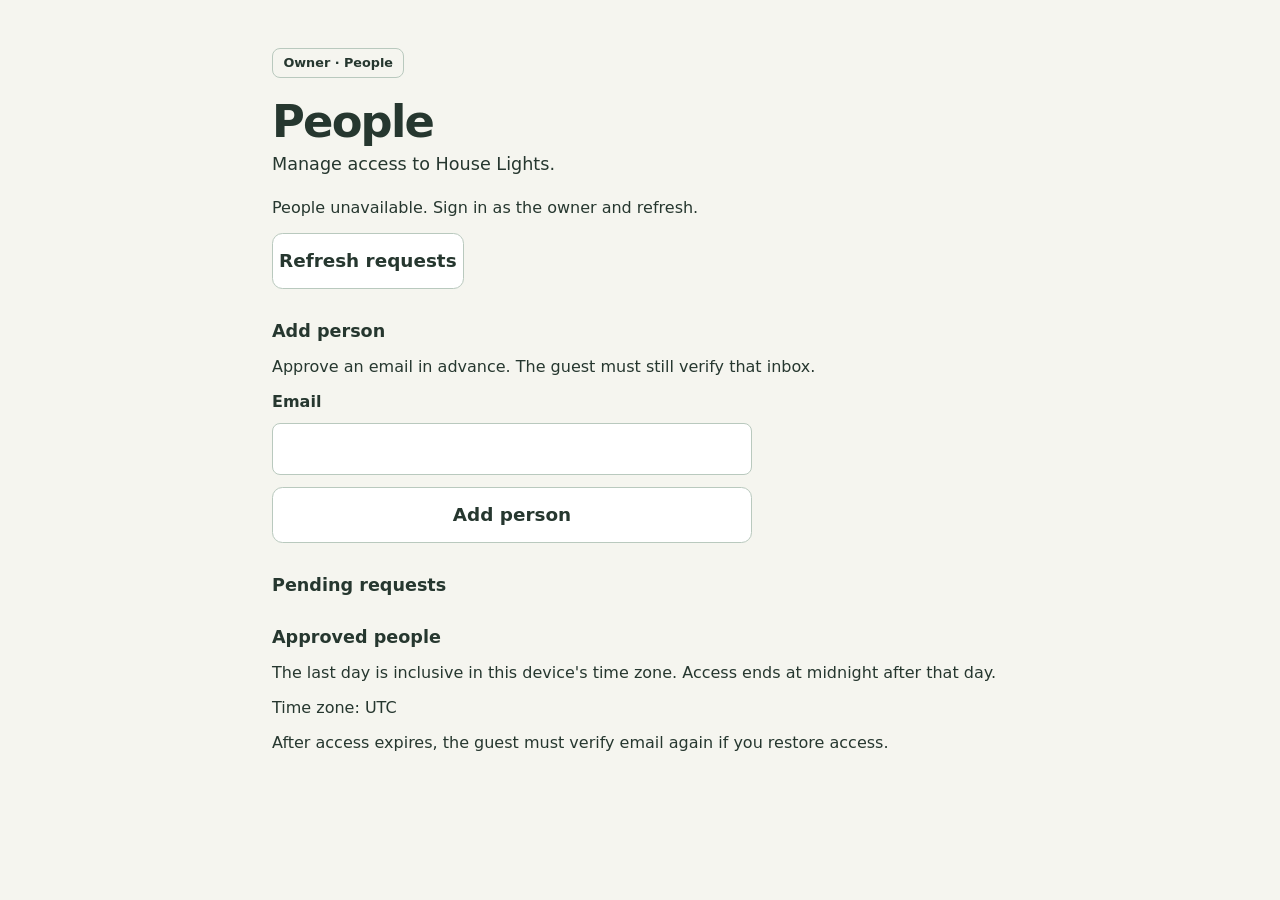
==== boomer_switch/web/people.html @ cb43fdfc "Add private owner People controls and hosting adapter Approve or deny verified requests, preapprove " ====
<!doctype html>
<html lang="en">
<head>
  <meta charset="utf-8">
  <meta name="viewport" content="width=device-width, initial-scale=1">
  <title>House Lights · People</title>
  <link rel="stylesheet" href="style.css">
  <script src="people.js" defer></script>
</head>
<body>
<main>
  <header class="page-header">
    <span class="demo-label">Owner · People</span>
    <h1>People</h1>
    <p>Manage access to House Lights.</p>
  </header>
  <p id="people-status" role="status">Checking people…</p>
  <button id="refresh-people" type="button">Refresh requests</button>
  <section>
    <h2>Add person</h2>
    <p>Approve an email in advance. The guest must still verify that inbox.</p>
    <form id="add-person-form">
      <label for="add-email">Email</label>
      <input id="add-email" type="email" maxlength="254" autocomplete="off" required>
      <button id="add-person" type="submit">Add person</button>
    </form>
  </section>
  <section><h2>Pending requests</h2><div id="pending-people"></div></section>
  <section>
    <h2>Approved people</h2>
    <p id="date-help">The last day is inclusive in this device's time zone. Access ends at midnight after that day.</p>
    <p id="time-zone"></p>
    <p>After access expires, the guest must verify email again if you restore access.</p>
    <div id="approved-people"></div>
  </section>
</main>
</body>
</html>
---- boomer_switch/web/style.css ----
:root {
  font-family: system-ui, sans-serif;
  color: #26372f;
  background: #f5f5ef;
  font-synthesis: none;
}
* { box-sizing: border-box; }
body { margin: 0; }
main { max-width: 48rem; margin: auto; padding: 2rem 1rem 3rem; }
.page-header { margin-bottom: 1.5rem; }
.demo-label {
  display: inline-block;
  padding: .4rem .65rem;
  border: 1px solid #b9c9be;
  border-radius: .5rem;
  font-size: .8rem;
  font-weight: 650;
}
h1 { margin: 1.1rem 0 .35rem; font-size: clamp(2rem, 7vw, 2.8rem); letter-spacing: -.04em; }
.page-header p { margin: .35rem 0; font-size: 1.1rem; }
.page-header .help { max-width: 35rem; color: #526256; font-size: .95rem; line-height: 1.5; }
#connection { min-height: 1.5rem; color: #526256; font-size: .9rem; }
section { margin-top: 2rem; }
h2 { margin: 0 0 .8rem; font-size: 1.1rem; }
.light {
  margin-bottom: .8rem;
  padding: 1.15rem;
  background: white;
  border: 1px solid #d6ddd5;
  border-radius: 1rem;
  box-shadow: 0 2px 5px #26372f06;
}
.light-header { display: flex; gap: .75rem; justify-content: space-between; align-items: center; margin-bottom: 1rem; }
h3 { margin: 0; font-size: 1.1rem; overflow-wrap: anywhere; }
.state { flex-shrink: 0; padding: .35rem .65rem; border-radius: 1rem; font-size: .85rem; font-weight: 650; background: #eef0ed; }
.state[data-state="on"] { color: #21512f; background: #e0f0dd; }
.state[data-state="unavailable"] { color: #6d4219; background: #fff0d7; }
.actions { display: grid; grid-template-columns: 1fr 1fr; gap: .75rem; }
button {
  min-height: 3.5rem;
  border-radius: .65rem;
  border: 1px solid #b9c9be;
  color: #26372f;
  background: #fff;
  font: inherit;
  font-size: 1.15rem;
  font-weight: 650;
  cursor: pointer;
  touch-action: manipulation;
}
button[aria-pressed="true"] { background: #29563f; border-color: #29563f; color: white; }
button:hover:enabled { border-color: #29563f; box-shadow: inset 0 0 0 1px #29563f; }
button:focus-visible { outline: 3px solid #b37a22; outline-offset: 3px; }
button:disabled { cursor: wait; opacity: .65; }
footer { margin-top: 2rem; color: #526256; font-size: .8rem; line-height: 1.5; }
form { display: grid; gap: .75rem; max-width: 30rem; }
[hidden] { display: none !important; }
input { min-height: 3.25rem; width: 100%; padding: .6rem; font: inherit; border: 1px solid #b9c9be; border-radius: .5rem; }
label { font-weight: 650; }
.person-email { overflow-wrap: anywhere; }
.person > button { width: 100%; margin-top: .75rem; }
.person .actions { margin-top: .75rem; }
.person label { display: block; }
@media (min-width: 36rem) {
  main { padding-top: 3rem; }
  .light { padding: 1.35rem; }
}
@media (prefers-reduced-motion: no-preference) {
  button { transition: background-color .15s, border-color .15s; }
}
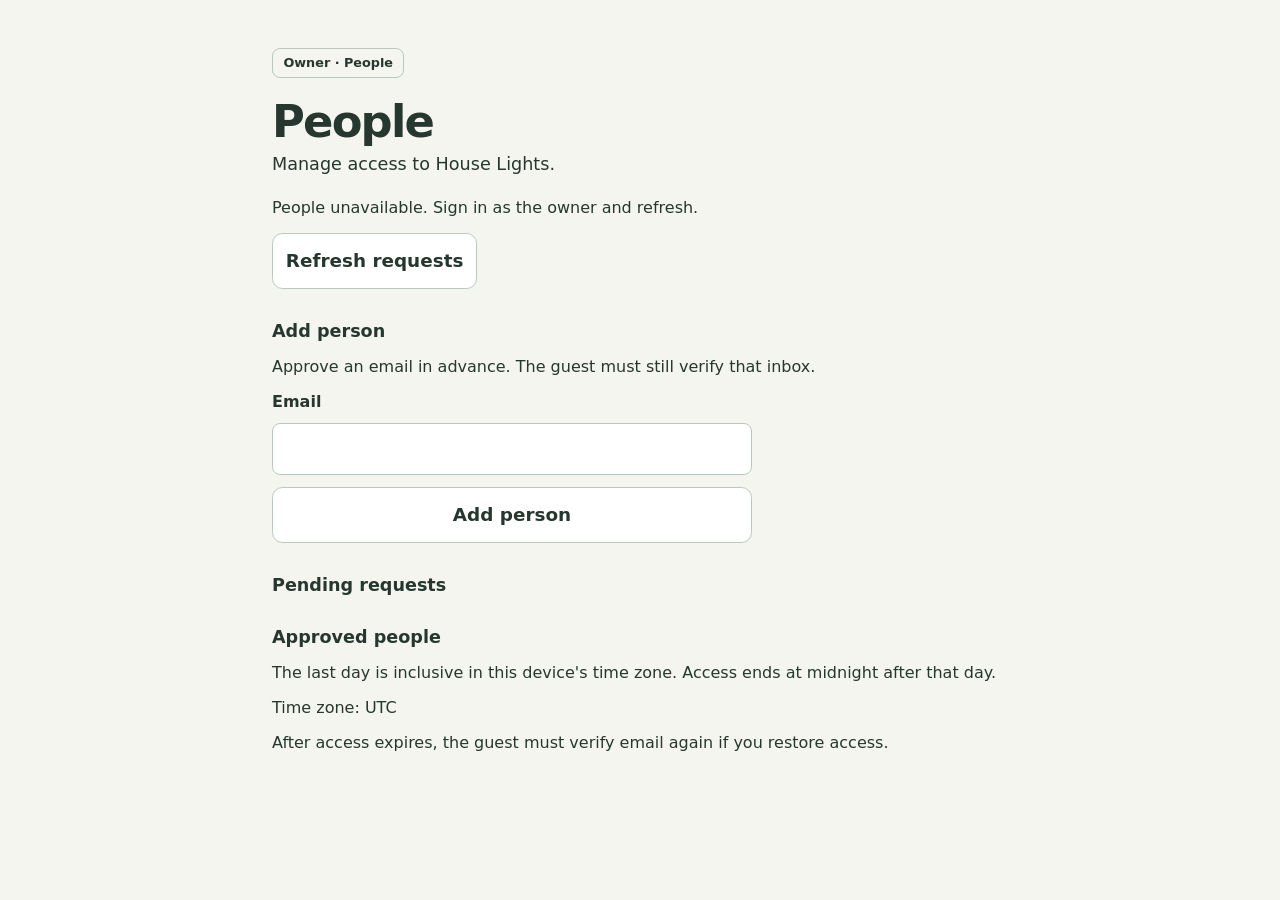
==== commit 574eea0a: "Add owner invitation replacement and private printable cards" ====
--- a/boomer_switch/web/people.html
+++ b/boomer_switch/web/people.html
@@ -16,6 +16,19 @@
   </header>
   <p id="people-status" role="status">Checking people…</p>
   <button id="refresh-people" type="button">Refresh requests</button>
+  <section id="invitation" hidden>
+    <h2>Invitation card</h2>
+    <p>Print the current card without changing it. Approved guests keep their access and bookmarks after replacement.</p>
+    <p><a id="print-invitation" href="invitation-card" target="_blank" rel="noopener">Open current QR and typed address</a></p>
+    <p><a id="invitation-pdf" href="invitation.pdf" target="_blank" rel="noopener" hidden>Print the two-design PDF</a></p>
+    <button id="replace-invitation" type="button">Replace invitation</button>
+    <div id="replace-warning" hidden>
+      <p>The old QR code and typed address will stop working. Replace any printed cards. Existing approvals and bookmarks stay valid.</p>
+      <button id="confirm-replace" type="button">Replace invitation now</button>
+      <button id="cancel-replace" type="button">Keep current invitation</button>
+    </div>
+    <p id="invitation-status" role="status"></p>
+  </section>
   <section>
     <h2>Add person</h2>
     <p>Approve an email in advance. The guest must still verify that inbox.</p>
--- a/boomer_switch/web/style.css
+++ b/boomer_switch/web/style.css
@@ -30,14 +30,17 @@
   border-radius: 1rem;
   box-shadow: 0 2px 5px #26372f06;
 }
-.light-header { display: flex; gap: .75rem; justify-content: space-between; align-items: center; margin-bottom: 1rem; }
+.light-header { display: flex; flex-wrap: wrap; gap: .75rem; justify-content: space-between; align-items: center; margin-bottom: 1rem; }
 h3 { margin: 0; font-size: 1.1rem; overflow-wrap: anywhere; }
 .state { flex-shrink: 0; padding: .35rem .65rem; border-radius: 1rem; font-size: .85rem; font-weight: 650; background: #eef0ed; }
 .state[data-state="on"] { color: #21512f; background: #e0f0dd; }
 .state[data-state="unavailable"] { color: #6d4219; background: #fff0d7; }
-.actions { display: grid; grid-template-columns: 1fr 1fr; gap: .75rem; }
+.actions { display: grid; grid-template-columns: repeat(auto-fit, minmax(min(100%, 7rem), 1fr)); gap: .75rem; }
 button {
   min-height: 3.5rem;
+  min-width: 0;
+  padding: .65rem .8rem;
+  overflow-wrap: normal;
   border-radius: .65rem;
   border: 1px solid #b9c9be;
   color: #26372f;
@@ -51,11 +54,11 @@
 button[aria-pressed="true"] { background: #29563f; border-color: #29563f; color: white; }
 button:hover:enabled { border-color: #29563f; box-shadow: inset 0 0 0 1px #29563f; }
 button:focus-visible { outline: 3px solid #b37a22; outline-offset: 3px; }
-button:disabled { cursor: wait; opacity: .65; }
+button:disabled { cursor: wait; opacity: 1; color: #425047; background: #eef0ed; border-color: #9ba99d; }
 footer { margin-top: 2rem; color: #526256; font-size: .8rem; line-height: 1.5; }
 form { display: grid; gap: .75rem; max-width: 30rem; }
 [hidden] { display: none !important; }
-input { min-height: 3.25rem; width: 100%; padding: .6rem; font: inherit; border: 1px solid #b9c9be; border-radius: .5rem; }
+input { min-height: 3.25rem; width: 100%; min-width: 0; max-width: 100%; padding: .6rem; font: inherit; border: 1px solid #b9c9be; border-radius: .5rem; }
 label { font-weight: 650; }
 .person-email { overflow-wrap: anywhere; }
 .person > button { width: 100%; margin-top: .75rem; }
@@ -66,5 +69,61 @@
   .light { padding: 1.35rem; }
 }
 @media (prefers-reduced-motion: no-preference) {
-  button { transition: background-color .15s, border-color .15s; }
+  button { transition: border-color .15s; }
 }
+fieldset { display: grid; gap: .75rem; border: 0; padding: 0; margin: 0; min-width: 0; }
+
+form, .light, .person { min-width: 0; }
+form p { margin: 0; }
+.person { margin-bottom: 1rem; }
+.person label input { display: block; margin-top: .5rem; }
+#refresh-light, .refresh-light { width: 100%; margin-top: .75rem; padding-inline: .5rem; }
+#connection[data-level="error"] {
+  color: #a11b1b;
+  background: #fff0f0;
+  border: 2px solid #a11b1b;
+  border-radius: .5rem;
+  padding: .75rem;
+  font-size: 1rem;
+  font-weight: 650;
+}
+@media (max-width: 24rem) {
+  .person .actions { grid-template-columns: 1fr; }
+}
+
+section.room {
+  min-width: 0;
+  margin-top: 1.5rem;
+  border: 2px solid #526256;
+  border-radius: 1rem;
+  background: white;
+}
+.room > h2 {
+  margin: 0;
+  padding: 1rem 1.15rem;
+  border-radius: .85rem .85rem 0 0;
+  color: white;
+  background: #29563f;
+  font-size: 1.4rem;
+  line-height: 1.3;
+  overflow-wrap: anywhere;
+}
+.room > .light {
+  margin: 0;
+  padding: 1.15rem;
+  border: 0;
+  border-radius: 0;
+  box-shadow: none;
+  background: transparent;
+}
+.room > .light + .light { border-top: 1px solid #9ba99d; }
+.light-detail { line-height: 1.45; overflow-wrap: anywhere; }
+.state[data-state="unknown"] { color: #6d4219; background: #fff0d7; }
+.invitation-qr svg { display: block; max-width: 100%; height: auto; margin: 1.5rem auto; }
+.invitation-address { font-size: 1.3rem; font-weight: 650; overflow-wrap: anywhere; }
+#replace-warning { margin-top: 1rem; padding: 1rem; border: 2px solid #a11b1b; border-radius: .5rem; }
+#replace-warning button { width: 100%; margin-top: .75rem; }
+@media print {
+  .invitation-card { max-width: 40rem; }
+  .invitation-card .print-help { display: none; }
+}
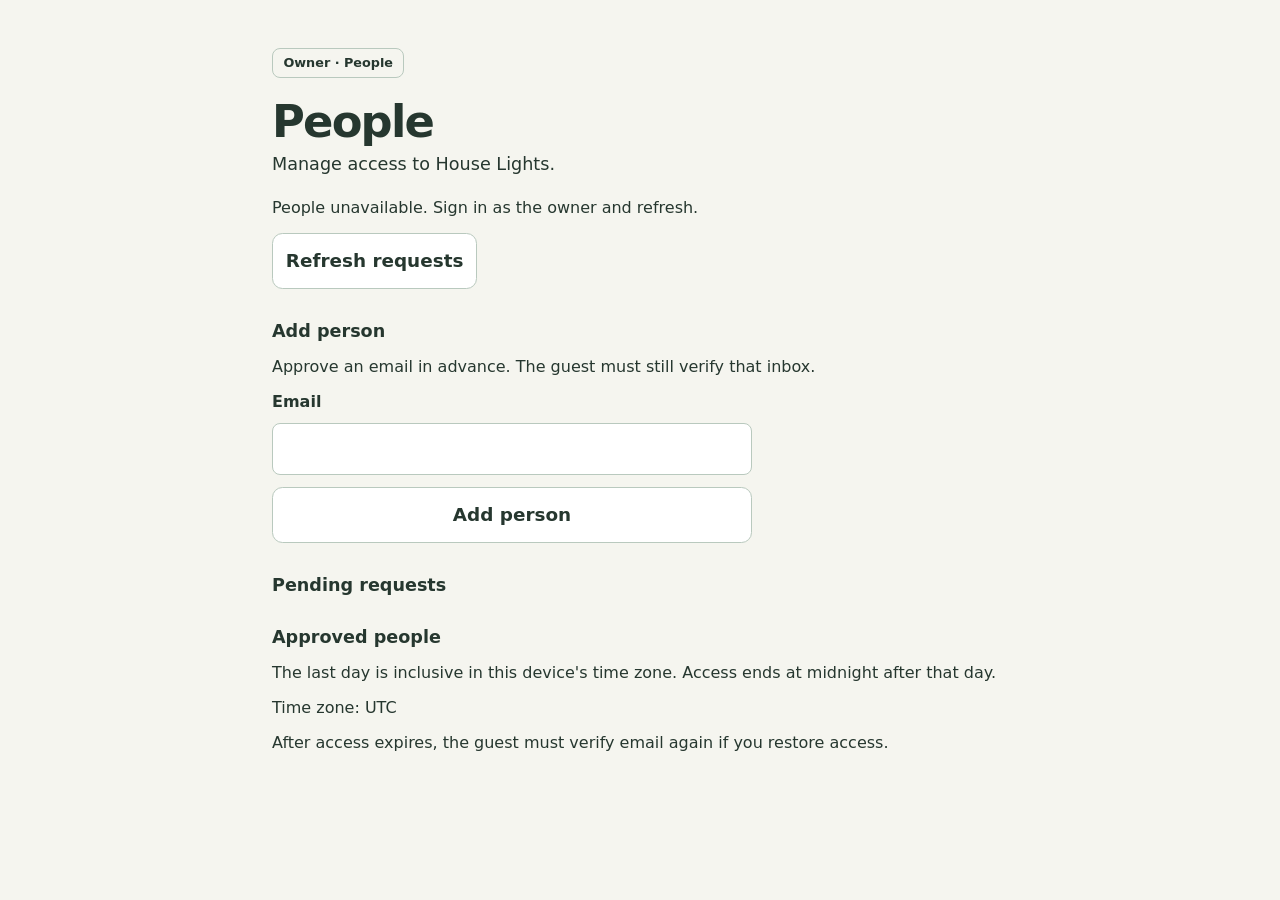
==== commit dfccb3d9: "Keep enlarged native expiry dates visible on small screens" ====
--- a/boomer_switch/web/people.html
+++ b/boomer_switch/web/people.html
@@ -8,7 +8,7 @@
   <script src="people.js" defer></script>
 </head>
 <body>
-<main>
+<main class="people-page">
   <header class="page-header">
     <span class="demo-label">Owner · People</span>
     <h1>People</h1>
--- a/boomer_switch/web/style.css
+++ b/boomer_switch/web/style.css
@@ -34,7 +34,7 @@
 h3 { margin: 0; font-size: 1.1rem; overflow-wrap: anywhere; }
 .state { flex-shrink: 0; padding: .35rem .65rem; border-radius: 1rem; font-size: .85rem; font-weight: 650; background: #eef0ed; }
 .state[data-state="on"] { color: #21512f; background: #e0f0dd; }
-.state[data-state="unavailable"] { color: #6d4219; background: #fff0d7; }
+.state[data-state="unavailable"], .state[data-state="stale"] { color: #6d4219; background: #fff0d7; }
 .actions { display: grid; grid-template-columns: repeat(auto-fit, minmax(min(100%, 7rem), 1fr)); gap: .75rem; }
 button {
   min-height: 3.5rem;
@@ -77,6 +77,7 @@
 form p { margin: 0; }
 .person { margin-bottom: 1rem; }
 .person label input { display: block; margin-top: .5rem; }
+.people-page input[type="date"] { padding-inline: .15rem; font-weight: 400; }
 #refresh-light, .refresh-light { width: 100%; margin-top: .75rem; padding-inline: .5rem; }
 #connection[data-level="error"] {
   color: #a11b1b;
@@ -89,8 +90,21 @@
 }
 @media (max-width: 24rem) {
   .person .actions { grid-template-columns: 1fr; }
+  .people-page { padding-inline: .5rem; }
+  .people-page .person { padding: .5rem; }
 }
 
+#room-navigation { display: grid; gap: .4rem; max-width: 30rem; }
+#room-picker {
+  width: 100%;
+  min-height: 3rem;
+  padding: .5rem;
+  border: 1px solid #526256;
+  border-radius: .5rem;
+  color: inherit;
+  background: white;
+  font: inherit;
+}
 section.room {
   min-width: 0;
   margin-top: 1.5rem;
